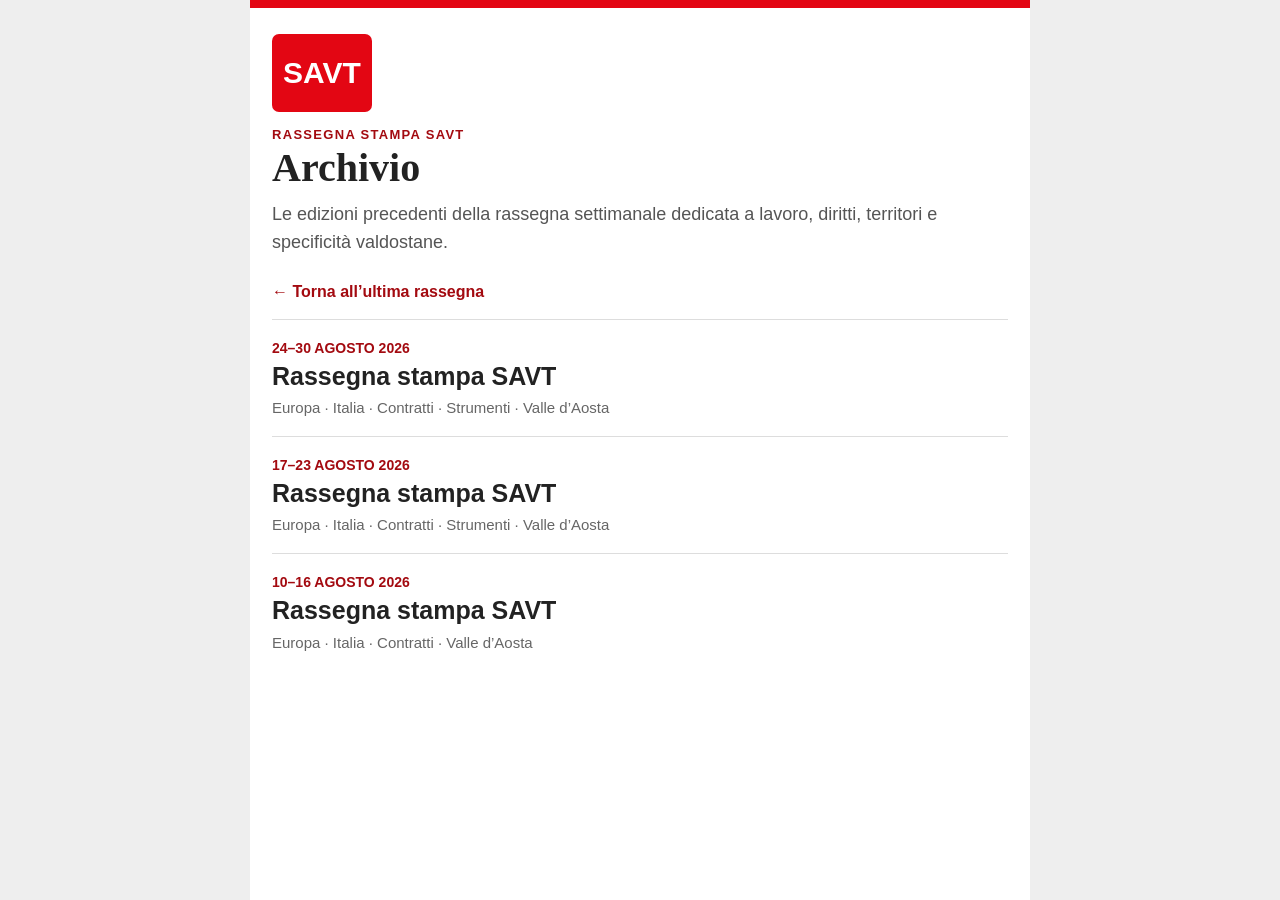
==== archivio/index.html @ ffbcaf42 "Aggiorna archivio rassegna SAVT" ====
<!doctype html><html lang="it"><head><meta charset="utf-8"><meta name="viewport" content="width=device-width,initial-scale=1"><meta name="robots" content="noindex,nofollow"><title>Archivio rassegna stampa SAVT</title><style>:root{--r:#e30613;--rd:#a30a10}*{box-sizing:border-box}body{margin:0;background:#eee;font-family:Arial,sans-serif;color:#222}.wrap{max-width:780px;margin:auto;background:#fff;min-height:100vh;border-top:8px solid var(--r)}header{padding:26px 22px}.logo{width:100px;height:78px;background:var(--r);color:#fff;display:flex;align-items:center;justify-content:center;font-size:30px;font-weight:900;border-radius:7px}.k{margin-top:15px;font-size:13px;font-weight:900;color:var(--rd);letter-spacing:.1em}h1{font:700 40px/1.05 Georgia,serif;margin:5px 0 12px}.intro{font-size:18px;line-height:1.55;color:#555}.nav{padding:0 22px 18px}.nav a{color:var(--rd);font-weight:900;text-decoration:none}.list{padding:0 22px 40px}.item{display:block;text-decoration:none;color:#222;border-top:1px solid #ddd;padding:20px 0}.date{font-size:14px;font-weight:900;color:var(--rd)}.title{font-size:25px;line-height:1.25;font-weight:900;margin-top:5px}.item span{display:block;color:#666;font-size:15px;margin-top:7px}@media(max-width:600px){header{padding:24px 16px}.logo{width:95px;height:78px;font-size:30px}.k{font-size:17px}h1{font-size:46px}.intro{font-size:22px;line-height:1.6}.nav,.list{padding-left:16px;padding-right:16px}.nav a{font-size:20px}.date{font-size:18px}.title{font-size:40px;line-height:1.18}.item span{font-size:20px;line-height:1.45}.item{padding:25px 0}}</style></head><body><div class="wrap"><header><div class="logo">SAVT</div><div class="k">RASSEGNA STAMPA SAVT</div><h1>Archivio</h1><div class="intro">Le edizioni precedenti della rassegna settimanale dedicata a lavoro, diritti, territori e specificità valdostane.</div></header><div class="nav"><a href="../">← Torna all’ultima rassegna</a></div><div class="list"><a class="item" href="2026-08-24-30/"><div class="date">24–30 AGOSTO 2026</div><div class="title">Rassegna stampa SAVT</div><span>Europa · Italia · Contratti · Strumenti · Valle d’Aosta</span></a><a class="item" href="2026-08-17-23/"><div class="date">17–23 AGOSTO 2026</div><div class="title">Rassegna stampa SAVT</div><span>Europa · Italia · Contratti · Strumenti · Valle d’Aosta</span></a><a class="item" href="2026-08-10-16/"><div class="date">10–16 AGOSTO 2026</div><div class="title">Rassegna stampa SAVT</div><span>Europa · Italia · Contratti · Valle d’Aosta</span></a></div></div></body></html>
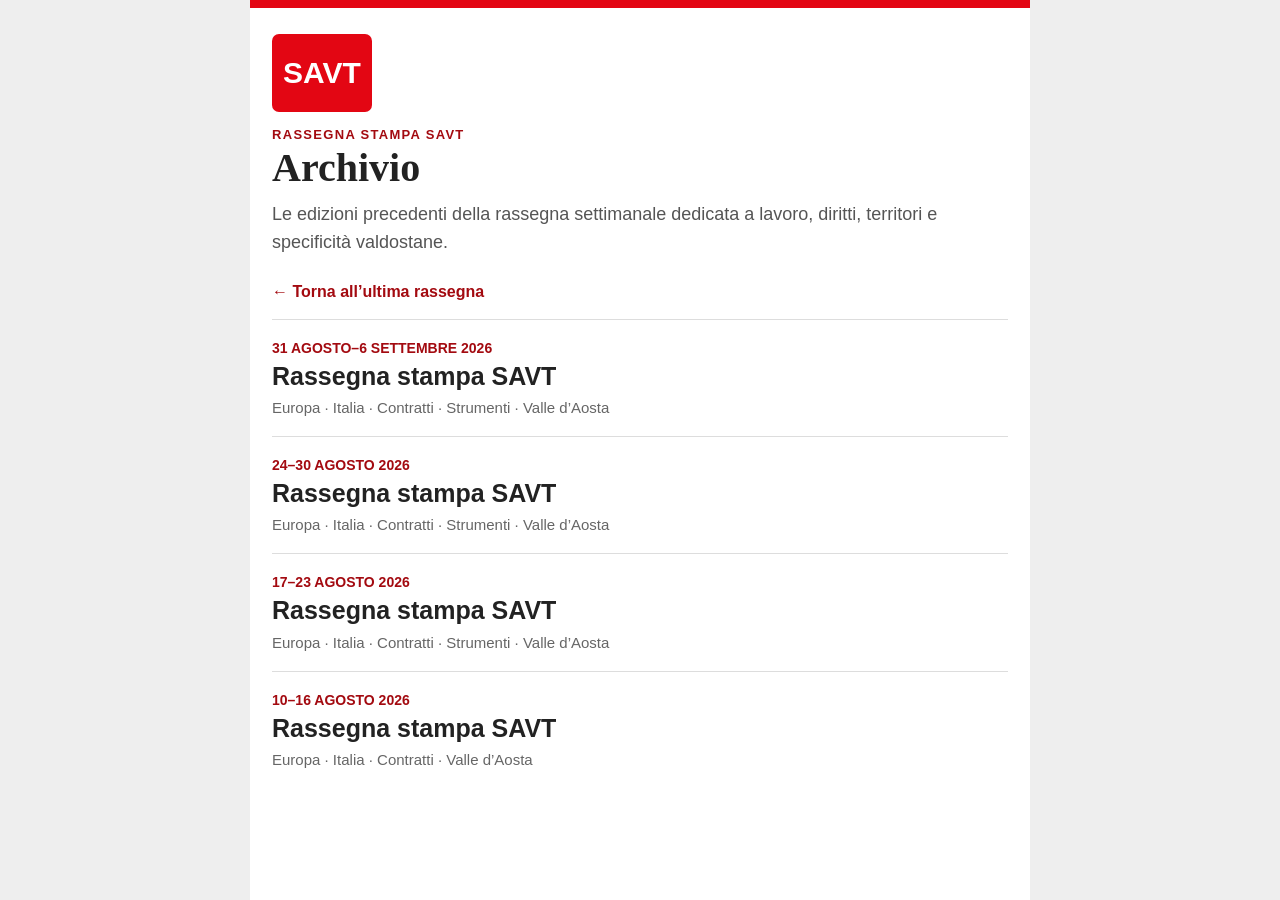
==== commit 9dac593e: "Aggiorna archivio con rassegna 31 agosto-6 settembre" ====
--- a/archivio/index.html
+++ b/archivio/index.html
@@ -1 +1 @@
-<!doctype html><html lang="it"><head><meta charset="utf-8"><meta name="viewport" content="width=device-width,initial-scale=1"><meta name="robots" content="noindex,nofollow"><title>Archivio rassegna stampa SAVT</title><style>:root{--r:#e30613;--rd:#a30a10}*{box-sizing:border-box}body{margin:0;background:#eee;font-family:Arial,sans-serif;color:#222}.wrap{max-width:780px;margin:auto;background:#fff;min-height:100vh;border-top:8px solid var(--r)}header{padding:26px 22px}.logo{width:100px;height:78px;background:var(--r);color:#fff;display:flex;align-items:center;justify-content:center;font-size:30px;font-weight:900;border-radius:7px}.k{margin-top:15px;font-size:13px;font-weight:900;color:var(--rd);letter-spacing:.1em}h1{font:700 40px/1.05 Georgia,serif;margin:5px 0 12px}.intro{font-size:18px;line-height:1.55;color:#555}.nav{padding:0 22px 18px}.nav a{color:var(--rd);font-weight:900;text-decoration:none}.list{padding:0 22px 40px}.item{display:block;text-decoration:none;color:#222;border-top:1px solid #ddd;padding:20px 0}.date{font-size:14px;font-weight:900;color:var(--rd)}.title{font-size:25px;line-height:1.25;font-weight:900;margin-top:5px}.item span{display:block;color:#666;font-size:15px;margin-top:7px}@media(max-width:600px){header{padding:24px 16px}.logo{width:95px;height:78px;font-size:30px}.k{font-size:17px}h1{font-size:46px}.intro{font-size:22px;line-height:1.6}.nav,.list{padding-left:16px;padding-right:16px}.nav a{font-size:20px}.date{font-size:18px}.title{font-size:40px;line-height:1.18}.item span{font-size:20px;line-height:1.45}.item{padding:25px 0}}</style></head><body><div class="wrap"><header><div class="logo">SAVT</div><div class="k">RASSEGNA STAMPA SAVT</div><h1>Archivio</h1><div class="intro">Le edizioni precedenti della rassegna settimanale dedicata a lavoro, diritti, territori e specificità valdostane.</div></header><div class="nav"><a href="../">← Torna all’ultima rassegna</a></div><div class="list"><a class="item" href="2026-08-24-30/"><div class="date">24–30 AGOSTO 2026</div><div class="title">Rassegna stampa SAVT</div><span>Europa · Italia · Contratti · Strumenti · Valle d’Aosta</span></a><a class="item" href="2026-08-17-23/"><div class="date">17–23 AGOSTO 2026</div><div class="title">Rassegna stampa SAVT</div><span>Europa · Italia · Contratti · Strumenti · Valle d’Aosta</span></a><a class="item" href="2026-08-10-16/"><div class="date">10–16 AGOSTO 2026</div><div class="title">Rassegna stampa SAVT</div><span>Europa · Italia · Contratti · Valle d’Aosta</span></a></div></div></body></html>+<!doctype html><html lang="it"><head><meta charset="utf-8"><meta name="viewport" content="width=device-width,initial-scale=1"><meta name="robots" content="noindex,nofollow"><title>Archivio rassegna stampa SAVT</title><style>:root{--r:#e30613;--rd:#a30a10}*{box-sizing:border-box}body{margin:0;background:#eee;font-family:Arial,sans-serif;color:#222}.wrap{max-width:780px;margin:auto;background:#fff;min-height:100vh;border-top:8px solid var(--r)}header{padding:26px 22px}.logo{width:100px;height:78px;background:var(--r);color:#fff;display:flex;align-items:center;justify-content:center;font-size:30px;font-weight:900;border-radius:7px}.k{margin-top:15px;font-size:13px;font-weight:900;color:var(--rd);letter-spacing:.1em}h1{font:700 40px/1.05 Georgia,serif;margin:5px 0 12px}.intro{font-size:18px;line-height:1.55;color:#555}.nav{padding:0 22px 18px}.nav a{color:var(--rd);font-weight:900;text-decoration:none}.list{padding:0 22px 40px}.item{display:block;text-decoration:none;color:#222;border-top:1px solid #ddd;padding:20px 0}.date{font-size:14px;font-weight:900;color:var(--rd)}.title{font-size:25px;line-height:1.25;font-weight:900;margin-top:5px}.item span{display:block;color:#666;font-size:15px;margin-top:7px}@media(max-width:600px){header{padding:24px 16px}.logo{width:95px;height:78px;font-size:30px}.k{font-size:17px}h1{font-size:46px}.intro{font-size:22px;line-height:1.6}.nav,.list{padding-left:16px;padding-right:16px}.nav a{font-size:20px}.date{font-size:18px}.title{font-size:40px;line-height:1.18}.item span{font-size:20px;line-height:1.45}.item{padding:25px 0}}</style></head><body><div class="wrap"><header><div class="logo">SAVT</div><div class="k">RASSEGNA STAMPA SAVT</div><h1>Archivio</h1><div class="intro">Le edizioni precedenti della rassegna settimanale dedicata a lavoro, diritti, territori e specificità valdostane.</div></header><div class="nav"><a href="../">← Torna all’ultima rassegna</a></div><div class="list"><a class="item" href="2026-08-31-09-06/"><div class="date">31 AGOSTO–6 SETTEMBRE 2026</div><div class="title">Rassegna stampa SAVT</div><span>Europa · Italia · Contratti · Strumenti · Valle d’Aosta</span></a><a class="item" href="2026-08-24-30/"><div class="date">24–30 AGOSTO 2026</div><div class="title">Rassegna stampa SAVT</div><span>Europa · Italia · Contratti · Strumenti · Valle d’Aosta</span></a><a class="item" href="2026-08-17-23/"><div class="date">17–23 AGOSTO 2026</div><div class="title">Rassegna stampa SAVT</div><span>Europa · Italia · Contratti · Strumenti · Valle d’Aosta</span></a><a class="item" href="2026-08-10-16/"><div class="date">10–16 AGOSTO 2026</div><div class="title">Rassegna stampa SAVT</div><span>Europa · Italia · Contratti · Valle d’Aosta</span></a></div></div></body></html>
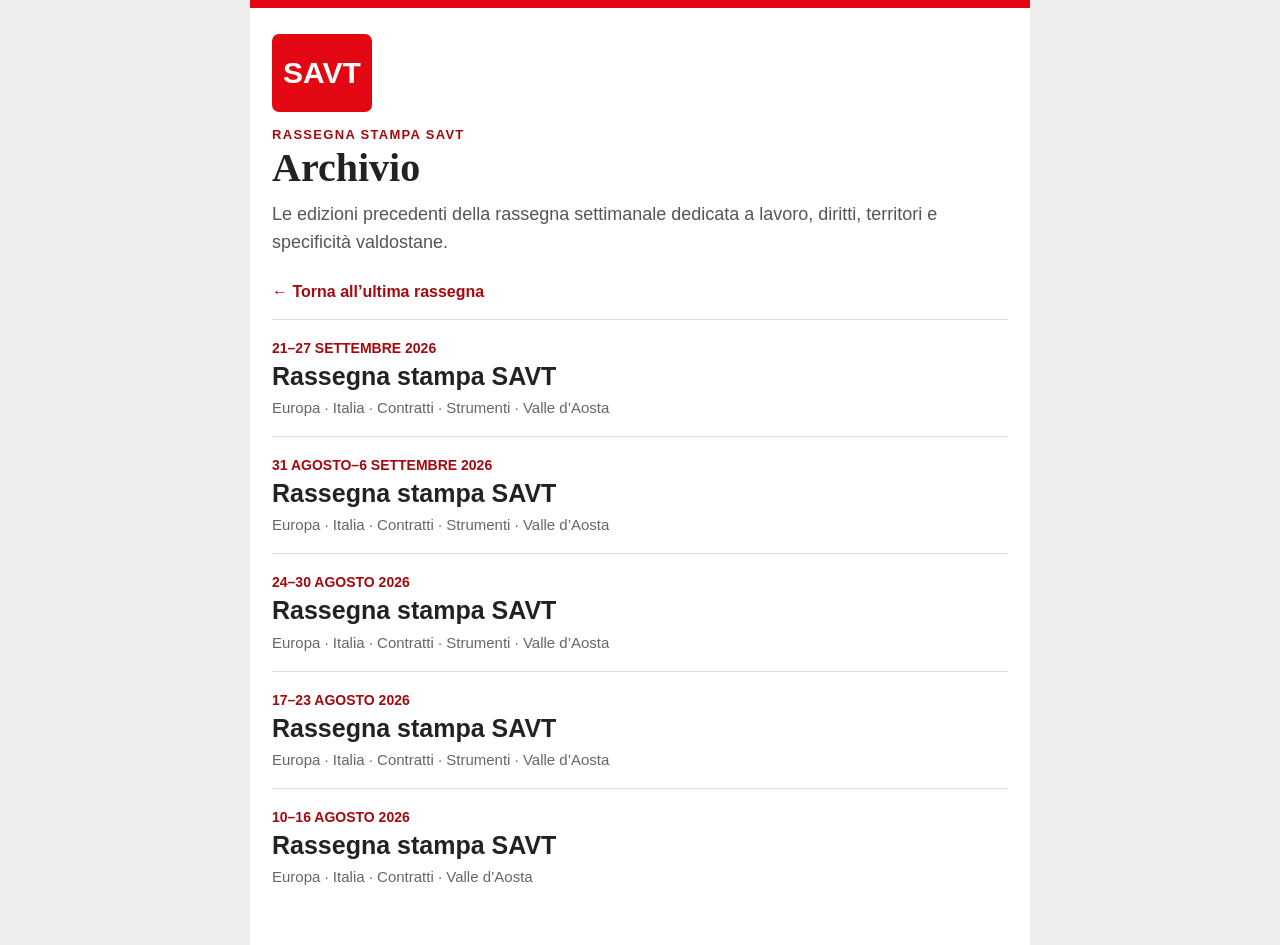
==== commit 70ac8d23: "Aggiorna archivio rassegna SAVT con edizione 21-27 settembre" ====
--- a/archivio/index.html
+++ b/archivio/index.html
@@ -1 +1,6 @@
-<!doctype html><html lang="it"><head><meta charset="utf-8"><meta name="viewport" content="width=device-width,initial-scale=1"><meta name="robots" content="noindex,nofollow"><title>Archivio rassegna stampa SAVT</title><style>:root{--r:#e30613;--rd:#a30a10}*{box-sizing:border-box}body{margin:0;background:#eee;font-family:Arial,sans-serif;color:#222}.wrap{max-width:780px;margin:auto;background:#fff;min-height:100vh;border-top:8px solid var(--r)}header{padding:26px 22px}.logo{width:100px;height:78px;background:var(--r);color:#fff;display:flex;align-items:center;justify-content:center;font-size:30px;font-weight:900;border-radius:7px}.k{margin-top:15px;font-size:13px;font-weight:900;color:var(--rd);letter-spacing:.1em}h1{font:700 40px/1.05 Georgia,serif;margin:5px 0 12px}.intro{font-size:18px;line-height:1.55;color:#555}.nav{padding:0 22px 18px}.nav a{color:var(--rd);font-weight:900;text-decoration:none}.list{padding:0 22px 40px}.item{display:block;text-decoration:none;color:#222;border-top:1px solid #ddd;padding:20px 0}.date{font-size:14px;font-weight:900;color:var(--rd)}.title{font-size:25px;line-height:1.25;font-weight:900;margin-top:5px}.item span{display:block;color:#666;font-size:15px;margin-top:7px}@media(max-width:600px){header{padding:24px 16px}.logo{width:95px;height:78px;font-size:30px}.k{font-size:17px}h1{font-size:46px}.intro{font-size:22px;line-height:1.6}.nav,.list{padding-left:16px;padding-right:16px}.nav a{font-size:20px}.date{font-size:18px}.title{font-size:40px;line-height:1.18}.item span{font-size:20px;line-height:1.45}.item{padding:25px 0}}</style></head><body><div class="wrap"><header><div class="logo">SAVT</div><div class="k">RASSEGNA STAMPA SAVT</div><h1>Archivio</h1><div class="intro">Le edizioni precedenti della rassegna settimanale dedicata a lavoro, diritti, territori e specificità valdostane.</div></header><div class="nav"><a href="../">← Torna all’ultima rassegna</a></div><div class="list"><a class="item" href="2026-08-31-09-06/"><div class="date">31 AGOSTO–6 SETTEMBRE 2026</div><div class="title">Rassegna stampa SAVT</div><span>Europa · Italia · Contratti · Strumenti · Valle d’Aosta</span></a><a class="item" href="2026-08-24-30/"><div class="date">24–30 AGOSTO 2026</div><div class="title">Rassegna stampa SAVT</div><span>Europa · Italia · Contratti · Strumenti · Valle d’Aosta</span></a><a class="item" href="2026-08-17-23/"><div class="date">17–23 AGOSTO 2026</div><div class="title">Rassegna stampa SAVT</div><span>Europa · Italia · Contratti · Strumenti · Valle d’Aosta</span></a><a class="item" href="2026-08-10-16/"><div class="date">10–16 AGOSTO 2026</div><div class="title">Rassegna stampa SAVT</div><span>Europa · Italia · Contratti · Valle d’Aosta</span></a></div></div></body></html>+<!doctype html><html lang="it"><head><meta charset="utf-8"><meta name="viewport" content="width=device-width,initial-scale=1"><meta name="robots" content="noindex,nofollow"><title>Archivio rassegna stampa SAVT</title><style>:root{--r:#e30613;--rd:#a30a10}*{box-sizing:border-box}body{margin:0;background:#eee;font-family:Arial,sans-serif;color:#222}.wrap{max-width:780px;margin:auto;background:#fff;min-height:100vh;border-top:8px solid var(--r)}header{padding:26px 22px}.logo{width:100px;height:78px;background:var(--r);color:#fff;display:flex;align-items:center;justify-content:center;font-size:30px;font-weight:900;border-radius:7px}.k{margin-top:15px;font-size:13px;font-weight:900;color:var(--rd);letter-spacing:.1em}h1{font:700 40px/1.05 Georgia,serif;margin:5px 0 12px}.intro{font-size:18px;line-height:1.55;color:#555}.nav{padding:0 22px 18px}.nav a{color:var(--rd);font-weight:900;text-decoration:none}.list{padding:0 22px 40px}.item{display:block;text-decoration:none;color:#222;border-top:1px solid #ddd;padding:20px 0}.date{font-size:14px;font-weight:900;color:var(--rd)}.title{font-size:25px;line-height:1.25;font-weight:900;margin-top:5px}.item span{display:block;color:#666;font-size:15px;margin-top:7px}@media(max-width:600px){header{padding:24px 16px}.logo{width:95px;height:78px;font-size:30px}.k{font-size:17px}h1{font-size:46px}.intro{font-size:22px;line-height:1.6}.nav,.list{padding-left:16px;padding-right:16px}.nav a{font-size:20px}.date{font-size:18px}.title{font-size:40px;line-height:1.18}.item span{font-size:20px;line-height:1.45}.item{padding:25px 0}}</style></head><body><div class="wrap"><header><div class="logo">SAVT</div><div class="k">RASSEGNA STAMPA SAVT</div><h1>Archivio</h1><div class="intro">Le edizioni precedenti della rassegna settimanale dedicata a lavoro, diritti, territori e specificità valdostane.</div></header><div class="nav"><a href="../">← Torna all’ultima rassegna</a></div><div class="list">
+<a class="item" href="2026-09-21-27/"><div class="date">21–27 SETTEMBRE 2026</div><div class="title">Rassegna stampa SAVT</div><span>Europa · Italia · Contratti · Strumenti · Valle d’Aosta</span></a>
+<a class="item" href="2026-08-31-09-06/"><div class="date">31 AGOSTO–6 SETTEMBRE 2026</div><div class="title">Rassegna stampa SAVT</div><span>Europa · Italia · Contratti · Strumenti · Valle d’Aosta</span></a>
+<a class="item" href="2026-08-24-30/"><div class="date">24–30 AGOSTO 2026</div><div class="title">Rassegna stampa SAVT</div><span>Europa · Italia · Contratti · Strumenti · Valle d’Aosta</span></a>
+<a class="item" href="2026-08-17-23/"><div class="date">17–23 AGOSTO 2026</div><div class="title">Rassegna stampa SAVT</div><span>Europa · Italia · Contratti · Strumenti · Valle d’Aosta</span></a>
+<a class="item" href="2026-08-10-16/"><div class="date">10–16 AGOSTO 2026</div><div class="title">Rassegna stampa SAVT</div><span>Europa · Italia · Contratti · Valle d’Aosta</span></a></div></div></body></html>
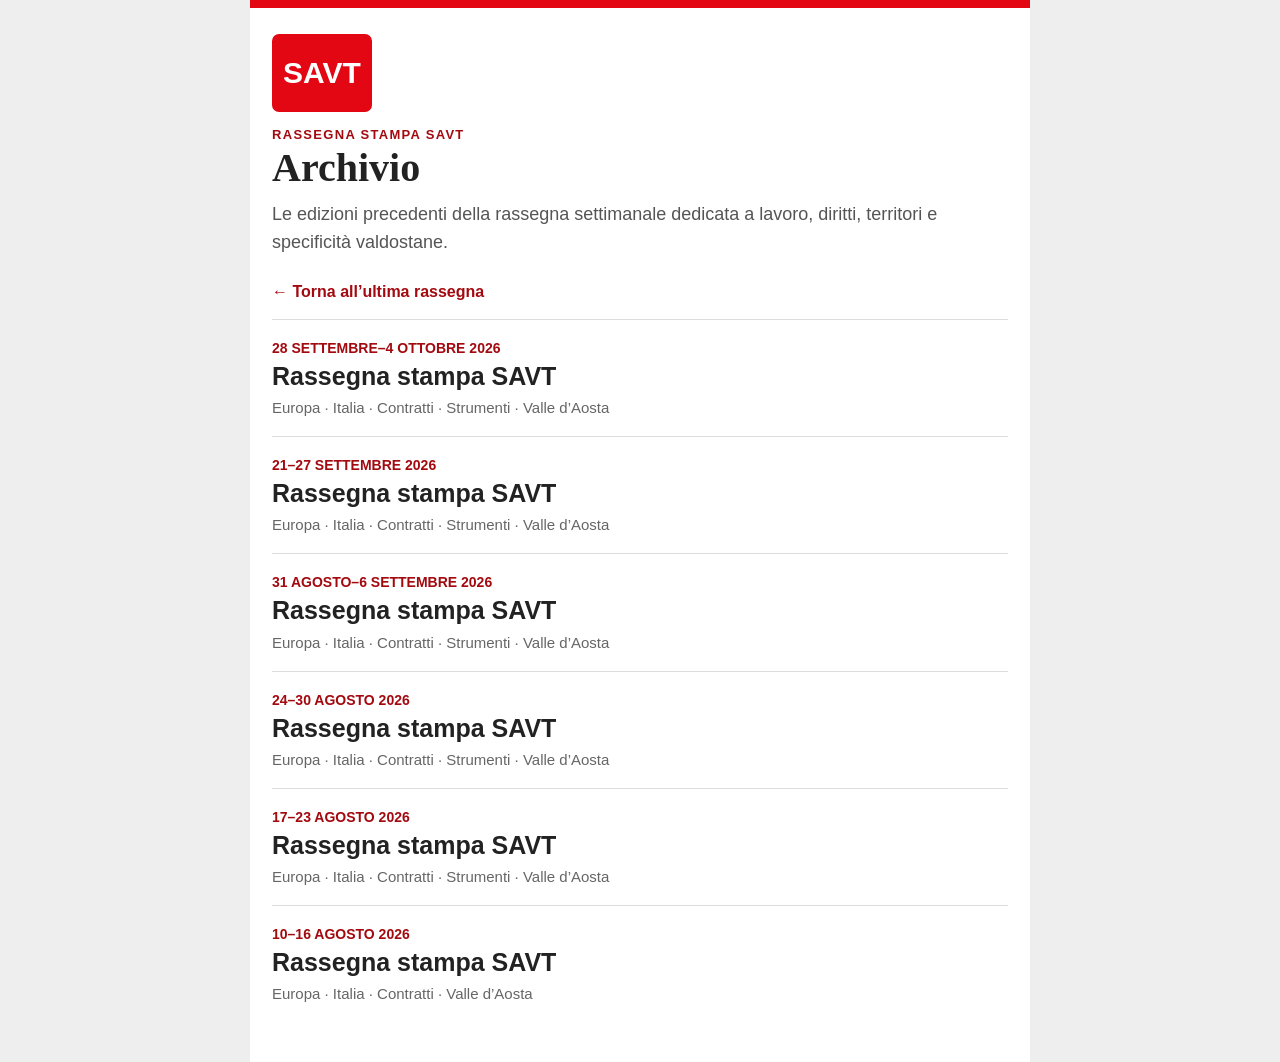
==== commit c9568b4b: "Aggiorna indice archivio rassegna SAVT" ====
--- a/archivio/index.html
+++ b/archivio/index.html
@@ -1,4 +1,4 @@
-<!doctype html><html lang="it"><head><meta charset="utf-8"><meta name="viewport" content="width=device-width,initial-scale=1"><meta name="robots" content="noindex,nofollow"><title>Archivio rassegna stampa SAVT</title><style>:root{--r:#e30613;--rd:#a30a10}*{box-sizing:border-box}body{margin:0;background:#eee;font-family:Arial,sans-serif;color:#222}.wrap{max-width:780px;margin:auto;background:#fff;min-height:100vh;border-top:8px solid var(--r)}header{padding:26px 22px}.logo{width:100px;height:78px;background:var(--r);color:#fff;display:flex;align-items:center;justify-content:center;font-size:30px;font-weight:900;border-radius:7px}.k{margin-top:15px;font-size:13px;font-weight:900;color:var(--rd);letter-spacing:.1em}h1{font:700 40px/1.05 Georgia,serif;margin:5px 0 12px}.intro{font-size:18px;line-height:1.55;color:#555}.nav{padding:0 22px 18px}.nav a{color:var(--rd);font-weight:900;text-decoration:none}.list{padding:0 22px 40px}.item{display:block;text-decoration:none;color:#222;border-top:1px solid #ddd;padding:20px 0}.date{font-size:14px;font-weight:900;color:var(--rd)}.title{font-size:25px;line-height:1.25;font-weight:900;margin-top:5px}.item span{display:block;color:#666;font-size:15px;margin-top:7px}@media(max-width:600px){header{padding:24px 16px}.logo{width:95px;height:78px;font-size:30px}.k{font-size:17px}h1{font-size:46px}.intro{font-size:22px;line-height:1.6}.nav,.list{padding-left:16px;padding-right:16px}.nav a{font-size:20px}.date{font-size:18px}.title{font-size:40px;line-height:1.18}.item span{font-size:20px;line-height:1.45}.item{padding:25px 0}}</style></head><body><div class="wrap"><header><div class="logo">SAVT</div><div class="k">RASSEGNA STAMPA SAVT</div><h1>Archivio</h1><div class="intro">Le edizioni precedenti della rassegna settimanale dedicata a lavoro, diritti, territori e specificità valdostane.</div></header><div class="nav"><a href="../">← Torna all’ultima rassegna</a></div><div class="list">
+<!doctype html><html lang="it"><head><meta charset="utf-8"><meta name="viewport" content="width=device-width,initial-scale=1"><meta name="robots" content="noindex,nofollow"><title>Archivio rassegna stampa SAVT</title><style>:root{--r:#e30613;--rd:#a30a10}*{box-sizing:border-box}body{margin:0;background:#eee;font-family:Arial,sans-serif;color:#222}.wrap{max-width:780px;margin:auto;background:#fff;min-height:100vh;border-top:8px solid var(--r)}header{padding:26px 22px}.logo{width:100px;height:78px;background:var(--r);color:#fff;display:flex;align-items:center;justify-content:center;font-size:30px;font-weight:900;border-radius:7px}.k{margin-top:15px;font-size:13px;font-weight:900;color:var(--rd);letter-spacing:.1em}h1{font:700 40px/1.05 Georgia,serif;margin:5px 0 12px}.intro{font-size:18px;line-height:1.55;color:#555}.nav{padding:0 22px 18px}.nav a{color:var(--rd);font-weight:900;text-decoration:none}.list{padding:0 22px 40px}.item{display:block;text-decoration:none;color:#222;border-top:1px solid #ddd;padding:20px 0}.date{font-size:14px;font-weight:900;color:var(--rd)}.title{font-size:25px;line-height:1.25;font-weight:900;margin-top:5px}.item span{display:block;color:#666;font-size:15px;margin-top:7px}@media(max-width:600px){header{padding:24px 16px}.logo{width:95px;height:78px;font-size:30px}.k{font-size:17px}h1{font-size:46px}.intro{font-size:22px;line-height:1.6}.nav,.list{padding-left:16px;padding-right:16px}.nav a{font-size:20px}.date{font-size:18px}.title{font-size:40px;line-height:1.18}.item span{font-size:20px;line-height:1.45}.item{padding:25px 0}}</style></head><body><div class="wrap"><header><div class="logo">SAVT</div><div class="k">RASSEGNA STAMPA SAVT</div><h1>Archivio</h1><div class="intro">Le edizioni precedenti della rassegna settimanale dedicata a lavoro, diritti, territori e specificità valdostane.</div></header><div class="nav"><a href="../">← Torna all’ultima rassegna</a></div><div class="list"><a class="item" href="2026-09-28-10-04/"><div class="date">28 SETTEMBRE–4 OTTOBRE 2026</div><div class="title">Rassegna stampa SAVT</div><span>Europa · Italia · Contratti · Strumenti · Valle d’Aosta</span></a>
 <a class="item" href="2026-09-21-27/"><div class="date">21–27 SETTEMBRE 2026</div><div class="title">Rassegna stampa SAVT</div><span>Europa · Italia · Contratti · Strumenti · Valle d’Aosta</span></a>
 <a class="item" href="2026-08-31-09-06/"><div class="date">31 AGOSTO–6 SETTEMBRE 2026</div><div class="title">Rassegna stampa SAVT</div><span>Europa · Italia · Contratti · Strumenti · Valle d’Aosta</span></a>
 <a class="item" href="2026-08-24-30/"><div class="date">24–30 AGOSTO 2026</div><div class="title">Rassegna stampa SAVT</div><span>Europa · Italia · Contratti · Strumenti · Valle d’Aosta</span></a>
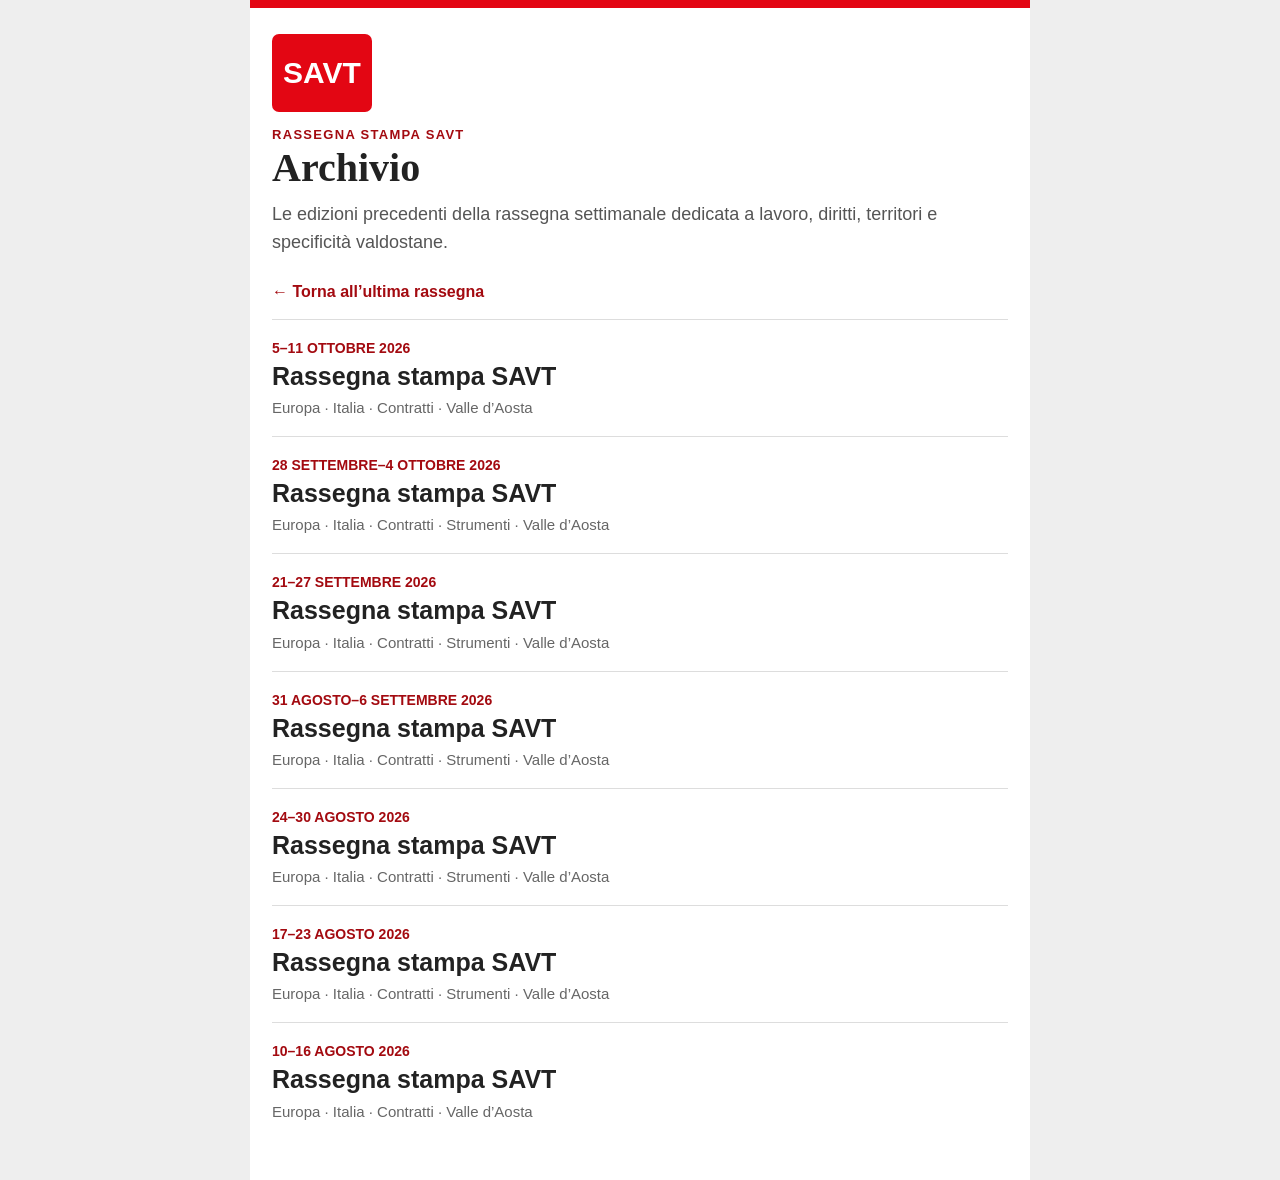
==== commit f36095ab: "Pubblica rassegna SAVT 12-18 ottobre, aggiorna archivio e audit completo" ====
--- a/archivio/index.html
+++ b/archivio/index.html
@@ -1,4 +1,5 @@
-<!doctype html><html lang="it"><head><meta charset="utf-8"><meta name="viewport" content="width=device-width,initial-scale=1"><meta name="robots" content="noindex,nofollow"><title>Archivio rassegna stampa SAVT</title><style>:root{--r:#e30613;--rd:#a30a10}*{box-sizing:border-box}body{margin:0;background:#eee;font-family:Arial,sans-serif;color:#222}.wrap{max-width:780px;margin:auto;background:#fff;min-height:100vh;border-top:8px solid var(--r)}header{padding:26px 22px}.logo{width:100px;height:78px;background:var(--r);color:#fff;display:flex;align-items:center;justify-content:center;font-size:30px;font-weight:900;border-radius:7px}.k{margin-top:15px;font-size:13px;font-weight:900;color:var(--rd);letter-spacing:.1em}h1{font:700 40px/1.05 Georgia,serif;margin:5px 0 12px}.intro{font-size:18px;line-height:1.55;color:#555}.nav{padding:0 22px 18px}.nav a{color:var(--rd);font-weight:900;text-decoration:none}.list{padding:0 22px 40px}.item{display:block;text-decoration:none;color:#222;border-top:1px solid #ddd;padding:20px 0}.date{font-size:14px;font-weight:900;color:var(--rd)}.title{font-size:25px;line-height:1.25;font-weight:900;margin-top:5px}.item span{display:block;color:#666;font-size:15px;margin-top:7px}@media(max-width:600px){header{padding:24px 16px}.logo{width:95px;height:78px;font-size:30px}.k{font-size:17px}h1{font-size:46px}.intro{font-size:22px;line-height:1.6}.nav,.list{padding-left:16px;padding-right:16px}.nav a{font-size:20px}.date{font-size:18px}.title{font-size:40px;line-height:1.18}.item span{font-size:20px;line-height:1.45}.item{padding:25px 0}}</style></head><body><div class="wrap"><header><div class="logo">SAVT</div><div class="k">RASSEGNA STAMPA SAVT</div><h1>Archivio</h1><div class="intro">Le edizioni precedenti della rassegna settimanale dedicata a lavoro, diritti, territori e specificità valdostane.</div></header><div class="nav"><a href="../">← Torna all’ultima rassegna</a></div><div class="list"><a class="item" href="2026-09-28-10-04/"><div class="date">28 SETTEMBRE–4 OTTOBRE 2026</div><div class="title">Rassegna stampa SAVT</div><span>Europa · Italia · Contratti · Strumenti · Valle d’Aosta</span></a>
+<!doctype html><html lang="it"><head><meta charset="utf-8"><meta name="viewport" content="width=device-width,initial-scale=1"><meta name="robots" content="noindex,nofollow"><title>Archivio rassegna stampa SAVT</title><style>:root{--r:#e30613;--rd:#a30a10}*{box-sizing:border-box}body{margin:0;background:#eee;font-family:Arial,sans-serif;color:#222}.wrap{max-width:780px;margin:auto;background:#fff;min-height:100vh;border-top:8px solid var(--r)}header{padding:26px 22px}.logo{width:100px;height:78px;background:var(--r);color:#fff;display:flex;align-items:center;justify-content:center;font-size:30px;font-weight:900;border-radius:7px}.k{margin-top:15px;font-size:13px;font-weight:900;color:var(--rd);letter-spacing:.1em}h1{font:700 40px/1.05 Georgia,serif;margin:5px 0 12px}.intro{font-size:18px;line-height:1.55;color:#555}.nav{padding:0 22px 18px}.nav a{color:var(--rd);font-weight:900;text-decoration:none}.list{padding:0 22px 40px}.item{display:block;text-decoration:none;color:#222;border-top:1px solid #ddd;padding:20px 0}.date{font-size:14px;font-weight:900;color:var(--rd)}.title{font-size:25px;line-height:1.25;font-weight:900;margin-top:5px}.item span{display:block;color:#666;font-size:15px;margin-top:7px}@media(max-width:600px){header{padding:24px 16px}.logo{width:95px;height:78px;font-size:30px}.k{font-size:17px}h1{font-size:46px}.intro{font-size:22px;line-height:1.6}.nav,.list{padding-left:16px;padding-right:16px}.nav a{font-size:20px}.date{font-size:18px}.title{font-size:40px;line-height:1.18}.item span{font-size:20px;line-height:1.45}.item{padding:25px 0}}</style></head><body><div class="wrap"><header><div class="logo">SAVT</div><div class="k">RASSEGNA STAMPA SAVT</div><h1>Archivio</h1><div class="intro">Le edizioni precedenti della rassegna settimanale dedicata a lavoro, diritti, territori e specificità valdostane.</div></header><div class="nav"><a href="../">← Torna all’ultima rassegna</a></div><div class="list"><a class="item" href="2026-10-05-11/"><div class="date">5–11 OTTOBRE 2026</div><div class="title">Rassegna stampa SAVT</div><span>Europa · Italia · Contratti · Valle d’Aosta</span></a>
+<a class="item" href="2026-09-28-10-04/"><div class="date">28 SETTEMBRE–4 OTTOBRE 2026</div><div class="title">Rassegna stampa SAVT</div><span>Europa · Italia · Contratti · Strumenti · Valle d’Aosta</span></a>
 <a class="item" href="2026-09-21-27/"><div class="date">21–27 SETTEMBRE 2026</div><div class="title">Rassegna stampa SAVT</div><span>Europa · Italia · Contratti · Strumenti · Valle d’Aosta</span></a>
 <a class="item" href="2026-08-31-09-06/"><div class="date">31 AGOSTO–6 SETTEMBRE 2026</div><div class="title">Rassegna stampa SAVT</div><span>Europa · Italia · Contratti · Strumenti · Valle d’Aosta</span></a>
 <a class="item" href="2026-08-24-30/"><div class="date">24–30 AGOSTO 2026</div><div class="title">Rassegna stampa SAVT</div><span>Europa · Italia · Contratti · Strumenti · Valle d’Aosta</span></a>
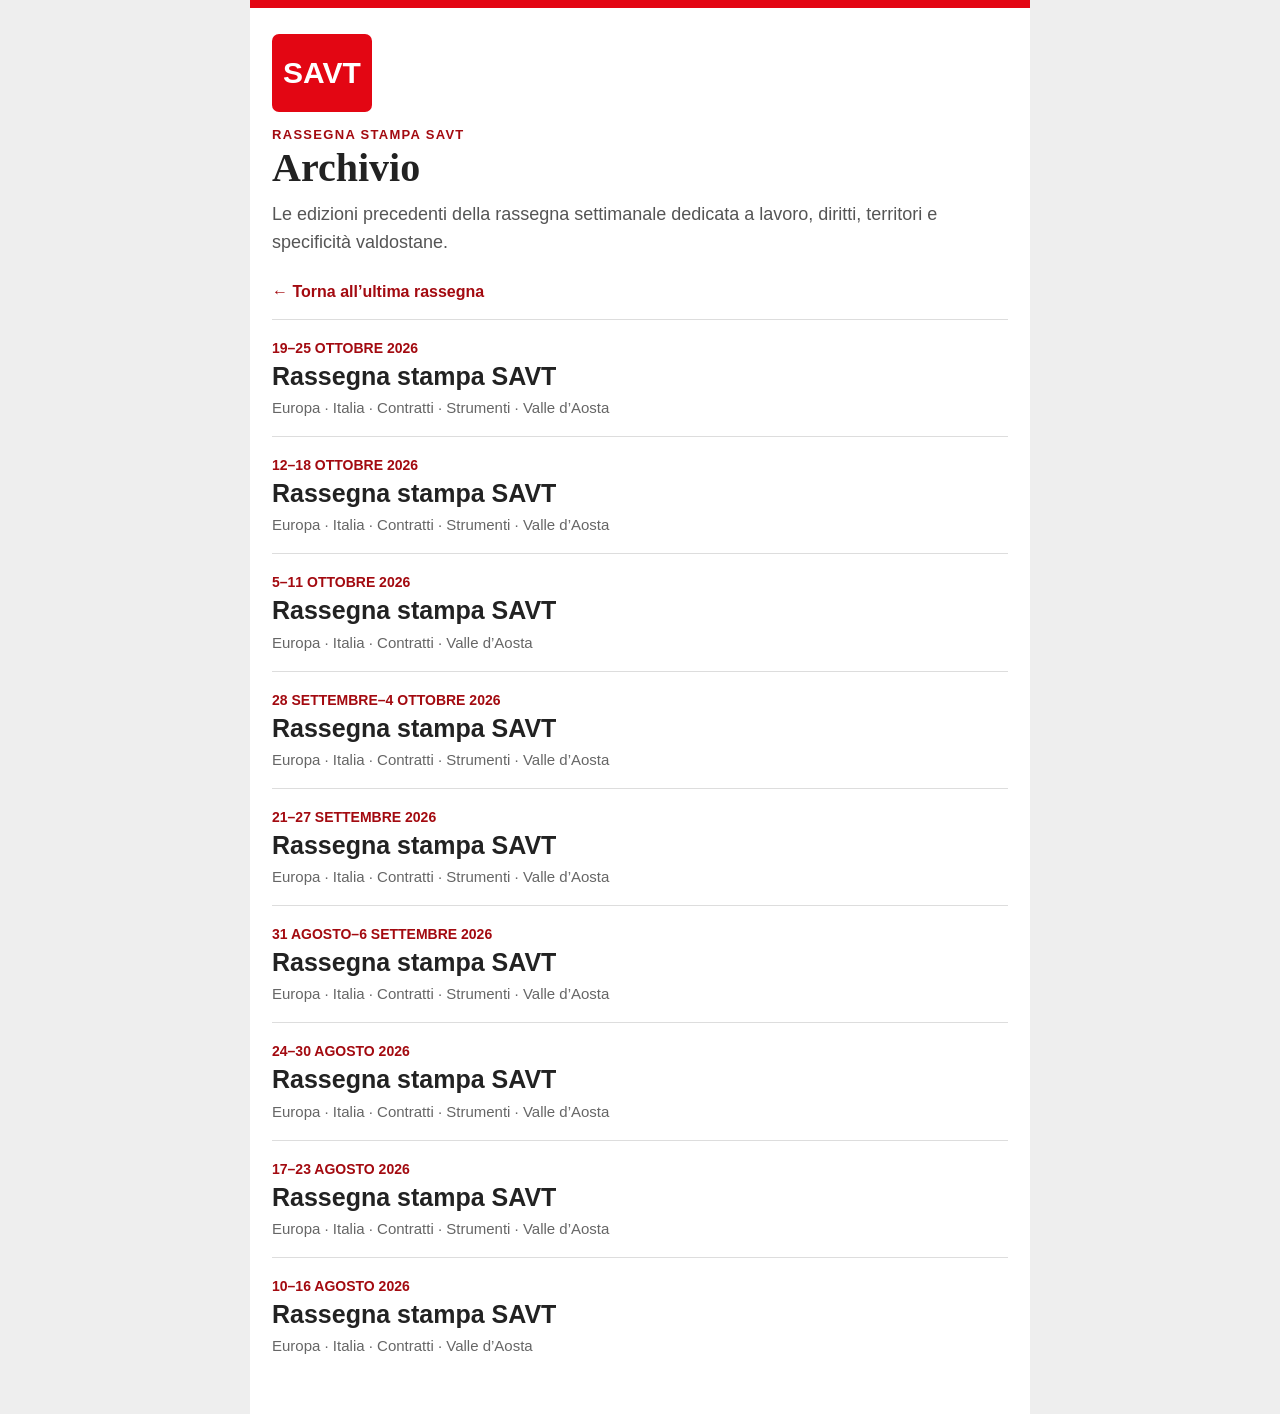
==== commit 77584f7b: "Aggiorna archivio rassegne ottobre 2026" ====
--- a/archivio/index.html
+++ b/archivio/index.html
@@ -1,4 +1,6 @@
-<!doctype html><html lang="it"><head><meta charset="utf-8"><meta name="viewport" content="width=device-width,initial-scale=1"><meta name="robots" content="noindex,nofollow"><title>Archivio rassegna stampa SAVT</title><style>:root{--r:#e30613;--rd:#a30a10}*{box-sizing:border-box}body{margin:0;background:#eee;font-family:Arial,sans-serif;color:#222}.wrap{max-width:780px;margin:auto;background:#fff;min-height:100vh;border-top:8px solid var(--r)}header{padding:26px 22px}.logo{width:100px;height:78px;background:var(--r);color:#fff;display:flex;align-items:center;justify-content:center;font-size:30px;font-weight:900;border-radius:7px}.k{margin-top:15px;font-size:13px;font-weight:900;color:var(--rd);letter-spacing:.1em}h1{font:700 40px/1.05 Georgia,serif;margin:5px 0 12px}.intro{font-size:18px;line-height:1.55;color:#555}.nav{padding:0 22px 18px}.nav a{color:var(--rd);font-weight:900;text-decoration:none}.list{padding:0 22px 40px}.item{display:block;text-decoration:none;color:#222;border-top:1px solid #ddd;padding:20px 0}.date{font-size:14px;font-weight:900;color:var(--rd)}.title{font-size:25px;line-height:1.25;font-weight:900;margin-top:5px}.item span{display:block;color:#666;font-size:15px;margin-top:7px}@media(max-width:600px){header{padding:24px 16px}.logo{width:95px;height:78px;font-size:30px}.k{font-size:17px}h1{font-size:46px}.intro{font-size:22px;line-height:1.6}.nav,.list{padding-left:16px;padding-right:16px}.nav a{font-size:20px}.date{font-size:18px}.title{font-size:40px;line-height:1.18}.item span{font-size:20px;line-height:1.45}.item{padding:25px 0}}</style></head><body><div class="wrap"><header><div class="logo">SAVT</div><div class="k">RASSEGNA STAMPA SAVT</div><h1>Archivio</h1><div class="intro">Le edizioni precedenti della rassegna settimanale dedicata a lavoro, diritti, territori e specificità valdostane.</div></header><div class="nav"><a href="../">← Torna all’ultima rassegna</a></div><div class="list"><a class="item" href="2026-10-05-11/"><div class="date">5–11 OTTOBRE 2026</div><div class="title">Rassegna stampa SAVT</div><span>Europa · Italia · Contratti · Valle d’Aosta</span></a>
+<!doctype html><html lang="it"><head><meta charset="utf-8"><meta name="viewport" content="width=device-width,initial-scale=1"><meta name="robots" content="noindex,nofollow"><title>Archivio rassegna stampa SAVT</title><style>:root{--r:#e30613;--rd:#a30a10}*{box-sizing:border-box}body{margin:0;background:#eee;font-family:Arial,sans-serif;color:#222}.wrap{max-width:780px;margin:auto;background:#fff;min-height:100vh;border-top:8px solid var(--r)}header{padding:26px 22px}.logo{width:100px;height:78px;background:var(--r);color:#fff;display:flex;align-items:center;justify-content:center;font-size:30px;font-weight:900;border-radius:7px}.k{margin-top:15px;font-size:13px;font-weight:900;color:var(--rd);letter-spacing:.1em}h1{font:700 40px/1.05 Georgia,serif;margin:5px 0 12px}.intro{font-size:18px;line-height:1.55;color:#555}.nav{padding:0 22px 18px}.nav a{color:var(--rd);font-weight:900;text-decoration:none}.list{padding:0 22px 40px}.item{display:block;text-decoration:none;color:#222;border-top:1px solid #ddd;padding:20px 0}.date{font-size:14px;font-weight:900;color:var(--rd)}.title{font-size:25px;line-height:1.25;font-weight:900;margin-top:5px}.item span{display:block;color:#666;font-size:15px;margin-top:7px}@media(max-width:600px){header{padding:24px 16px}.logo{width:95px;height:78px;font-size:30px}.k{font-size:17px}h1{font-size:46px}.intro{font-size:22px;line-height:1.6}.nav,.list{padding-left:16px;padding-right:16px}.nav a{font-size:20px}.date{font-size:18px}.title{font-size:40px;line-height:1.18}.item span{font-size:20px;line-height:1.45}.item{padding:25px 0}}</style></head><body><div class="wrap"><header><div class="logo">SAVT</div><div class="k">RASSEGNA STAMPA SAVT</div><h1>Archivio</h1><div class="intro">Le edizioni precedenti della rassegna settimanale dedicata a lavoro, diritti, territori e specificità valdostane.</div></header><div class="nav"><a href="../">← Torna all’ultima rassegna</a></div><div class="list"><a class="item" href="2026-10-19-25/"><div class="date">19–25 OTTOBRE 2026</div><div class="title">Rassegna stampa SAVT</div><span>Europa · Italia · Contratti · Strumenti · Valle d’Aosta</span></a>
+<a class="item" href="2026-10-12-18/"><div class="date">12–18 OTTOBRE 2026</div><div class="title">Rassegna stampa SAVT</div><span>Europa · Italia · Contratti · Strumenti · Valle d’Aosta</span></a>
+<a class="item" href="2026-10-05-11/"><div class="date">5–11 OTTOBRE 2026</div><div class="title">Rassegna stampa SAVT</div><span>Europa · Italia · Contratti · Valle d’Aosta</span></a>
 <a class="item" href="2026-09-28-10-04/"><div class="date">28 SETTEMBRE–4 OTTOBRE 2026</div><div class="title">Rassegna stampa SAVT</div><span>Europa · Italia · Contratti · Strumenti · Valle d’Aosta</span></a>
 <a class="item" href="2026-09-21-27/"><div class="date">21–27 SETTEMBRE 2026</div><div class="title">Rassegna stampa SAVT</div><span>Europa · Italia · Contratti · Strumenti · Valle d’Aosta</span></a>
 <a class="item" href="2026-08-31-09-06/"><div class="date">31 AGOSTO–6 SETTEMBRE 2026</div><div class="title">Rassegna stampa SAVT</div><span>Europa · Italia · Contratti · Strumenti · Valle d’Aosta</span></a>
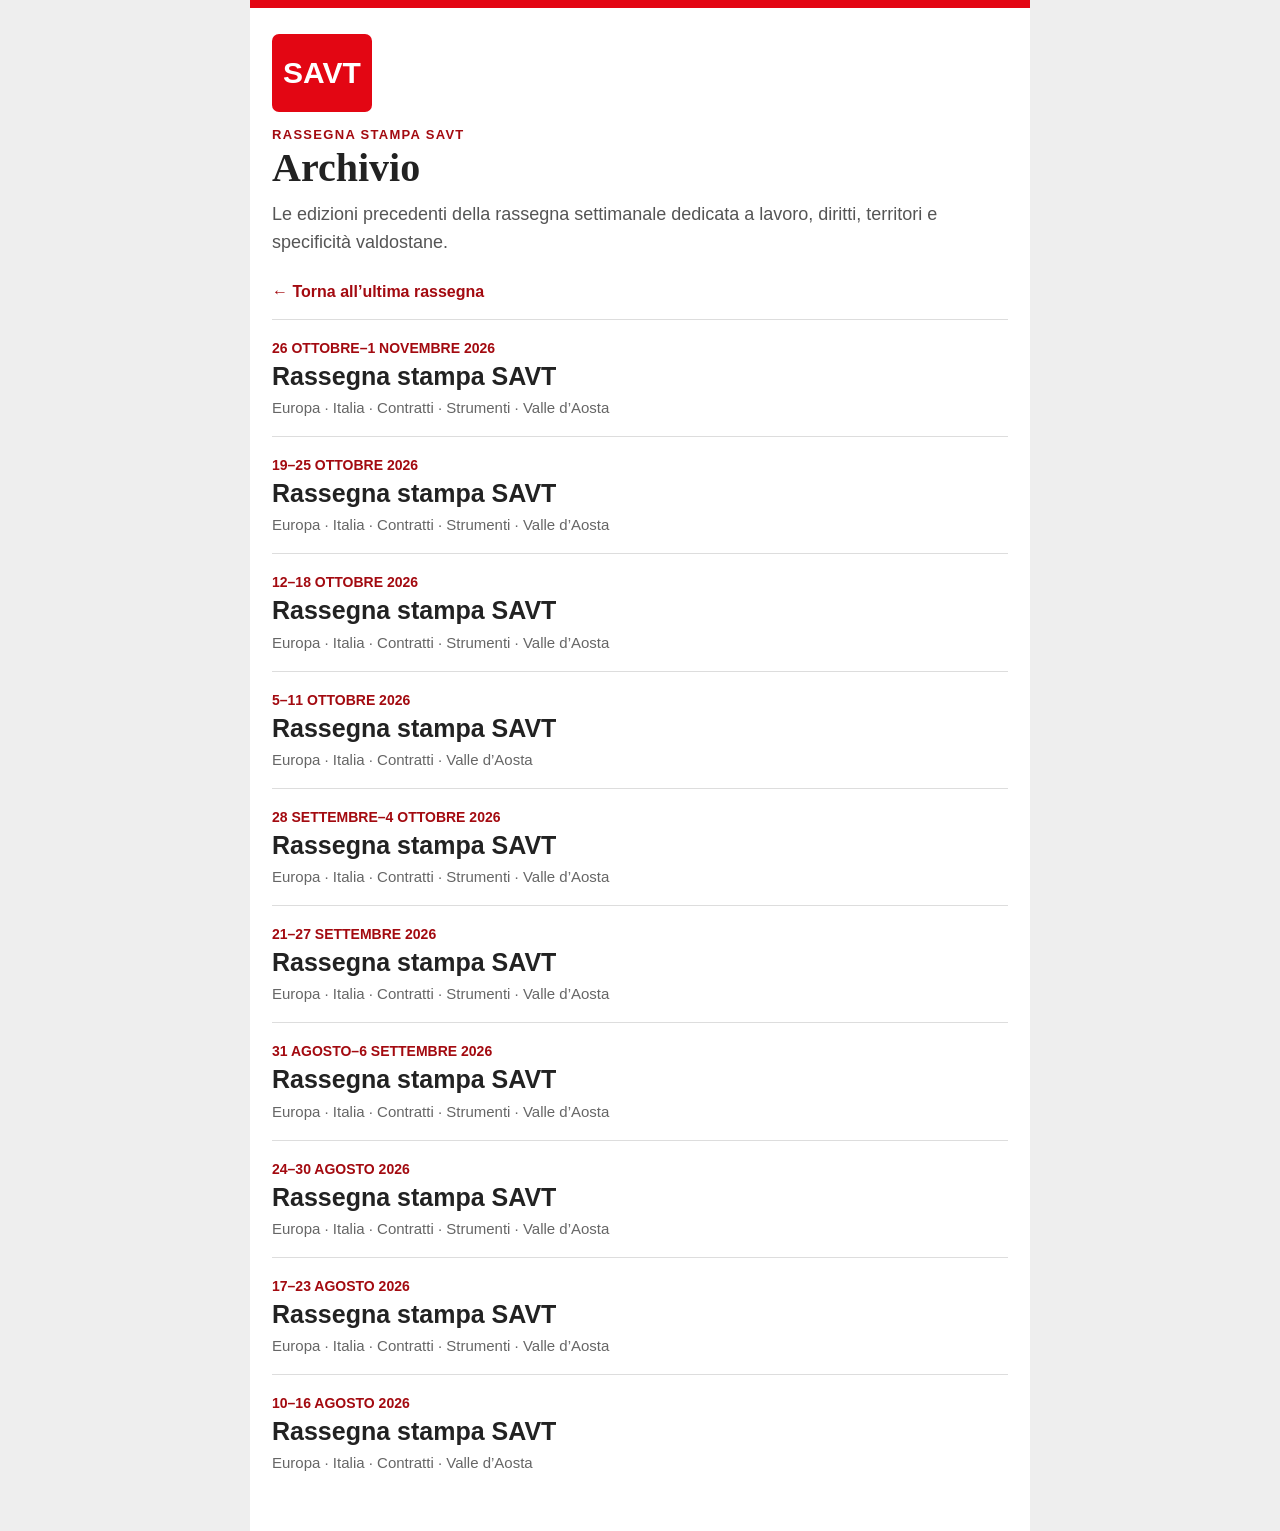
==== commit 2d45b597: "Aggiorna indice archivio con rassegna 26 ottobre - 1 novembre" ====
--- a/archivio/index.html
+++ b/archivio/index.html
@@ -1,4 +1,5 @@
-<!doctype html><html lang="it"><head><meta charset="utf-8"><meta name="viewport" content="width=device-width,initial-scale=1"><meta name="robots" content="noindex,nofollow"><title>Archivio rassegna stampa SAVT</title><style>:root{--r:#e30613;--rd:#a30a10}*{box-sizing:border-box}body{margin:0;background:#eee;font-family:Arial,sans-serif;color:#222}.wrap{max-width:780px;margin:auto;background:#fff;min-height:100vh;border-top:8px solid var(--r)}header{padding:26px 22px}.logo{width:100px;height:78px;background:var(--r);color:#fff;display:flex;align-items:center;justify-content:center;font-size:30px;font-weight:900;border-radius:7px}.k{margin-top:15px;font-size:13px;font-weight:900;color:var(--rd);letter-spacing:.1em}h1{font:700 40px/1.05 Georgia,serif;margin:5px 0 12px}.intro{font-size:18px;line-height:1.55;color:#555}.nav{padding:0 22px 18px}.nav a{color:var(--rd);font-weight:900;text-decoration:none}.list{padding:0 22px 40px}.item{display:block;text-decoration:none;color:#222;border-top:1px solid #ddd;padding:20px 0}.date{font-size:14px;font-weight:900;color:var(--rd)}.title{font-size:25px;line-height:1.25;font-weight:900;margin-top:5px}.item span{display:block;color:#666;font-size:15px;margin-top:7px}@media(max-width:600px){header{padding:24px 16px}.logo{width:95px;height:78px;font-size:30px}.k{font-size:17px}h1{font-size:46px}.intro{font-size:22px;line-height:1.6}.nav,.list{padding-left:16px;padding-right:16px}.nav a{font-size:20px}.date{font-size:18px}.title{font-size:40px;line-height:1.18}.item span{font-size:20px;line-height:1.45}.item{padding:25px 0}}</style></head><body><div class="wrap"><header><div class="logo">SAVT</div><div class="k">RASSEGNA STAMPA SAVT</div><h1>Archivio</h1><div class="intro">Le edizioni precedenti della rassegna settimanale dedicata a lavoro, diritti, territori e specificità valdostane.</div></header><div class="nav"><a href="../">← Torna all’ultima rassegna</a></div><div class="list"><a class="item" href="2026-10-19-25/"><div class="date">19–25 OTTOBRE 2026</div><div class="title">Rassegna stampa SAVT</div><span>Europa · Italia · Contratti · Strumenti · Valle d’Aosta</span></a>
+<!doctype html><html lang="it"><head><meta charset="utf-8"><meta name="viewport" content="width=device-width,initial-scale=1"><meta name="robots" content="noindex,nofollow"><title>Archivio rassegna stampa SAVT</title><style>:root{--r:#e30613;--rd:#a30a10}*{box-sizing:border-box}body{margin:0;background:#eee;font-family:Arial,sans-serif;color:#222}.wrap{max-width:780px;margin:auto;background:#fff;min-height:100vh;border-top:8px solid var(--r)}header{padding:26px 22px}.logo{width:100px;height:78px;background:var(--r);color:#fff;display:flex;align-items:center;justify-content:center;font-size:30px;font-weight:900;border-radius:7px}.k{margin-top:15px;font-size:13px;font-weight:900;color:var(--rd);letter-spacing:.1em}h1{font:700 40px/1.05 Georgia,serif;margin:5px 0 12px}.intro{font-size:18px;line-height:1.55;color:#555}.nav{padding:0 22px 18px}.nav a{color:var(--rd);font-weight:900;text-decoration:none}.list{padding:0 22px 40px}.item{display:block;text-decoration:none;color:#222;border-top:1px solid #ddd;padding:20px 0}.date{font-size:14px;font-weight:900;color:var(--rd)}.title{font-size:25px;line-height:1.25;font-weight:900;margin-top:5px}.item span{display:block;color:#666;font-size:15px;margin-top:7px}@media(max-width:600px){header{padding:24px 16px}.logo{width:95px;height:78px;font-size:30px}.k{font-size:17px}h1{font-size:46px}.intro{font-size:22px;line-height:1.6}.nav,.list{padding-left:16px;padding-right:16px}.nav a{font-size:20px}.date{font-size:18px}.title{font-size:40px;line-height:1.18}.item span{font-size:20px;line-height:1.45}.item{padding:25px 0}}</style></head><body><div class="wrap"><header><div class="logo">SAVT</div><div class="k">RASSEGNA STAMPA SAVT</div><h1>Archivio</h1><div class="intro">Le edizioni precedenti della rassegna settimanale dedicata a lavoro, diritti, territori e specificità valdostane.</div></header><div class="nav"><a href="../">← Torna all’ultima rassegna</a></div><div class="list"><a class="item" href="2026-10-26-11-01/"><div class="date">26 OTTOBRE–1 NOVEMBRE 2026</div><div class="title">Rassegna stampa SAVT</div><span>Europa · Italia · Contratti · Strumenti · Valle d’Aosta</span></a>
+<a class="item" href="2026-10-19-25/"><div class="date">19–25 OTTOBRE 2026</div><div class="title">Rassegna stampa SAVT</div><span>Europa · Italia · Contratti · Strumenti · Valle d’Aosta</span></a>
 <a class="item" href="2026-10-12-18/"><div class="date">12–18 OTTOBRE 2026</div><div class="title">Rassegna stampa SAVT</div><span>Europa · Italia · Contratti · Strumenti · Valle d’Aosta</span></a>
 <a class="item" href="2026-10-05-11/"><div class="date">5–11 OTTOBRE 2026</div><div class="title">Rassegna stampa SAVT</div><span>Europa · Italia · Contratti · Valle d’Aosta</span></a>
 <a class="item" href="2026-09-28-10-04/"><div class="date">28 SETTEMBRE–4 OTTOBRE 2026</div><div class="title">Rassegna stampa SAVT</div><span>Europa · Italia · Contratti · Strumenti · Valle d’Aosta</span></a>
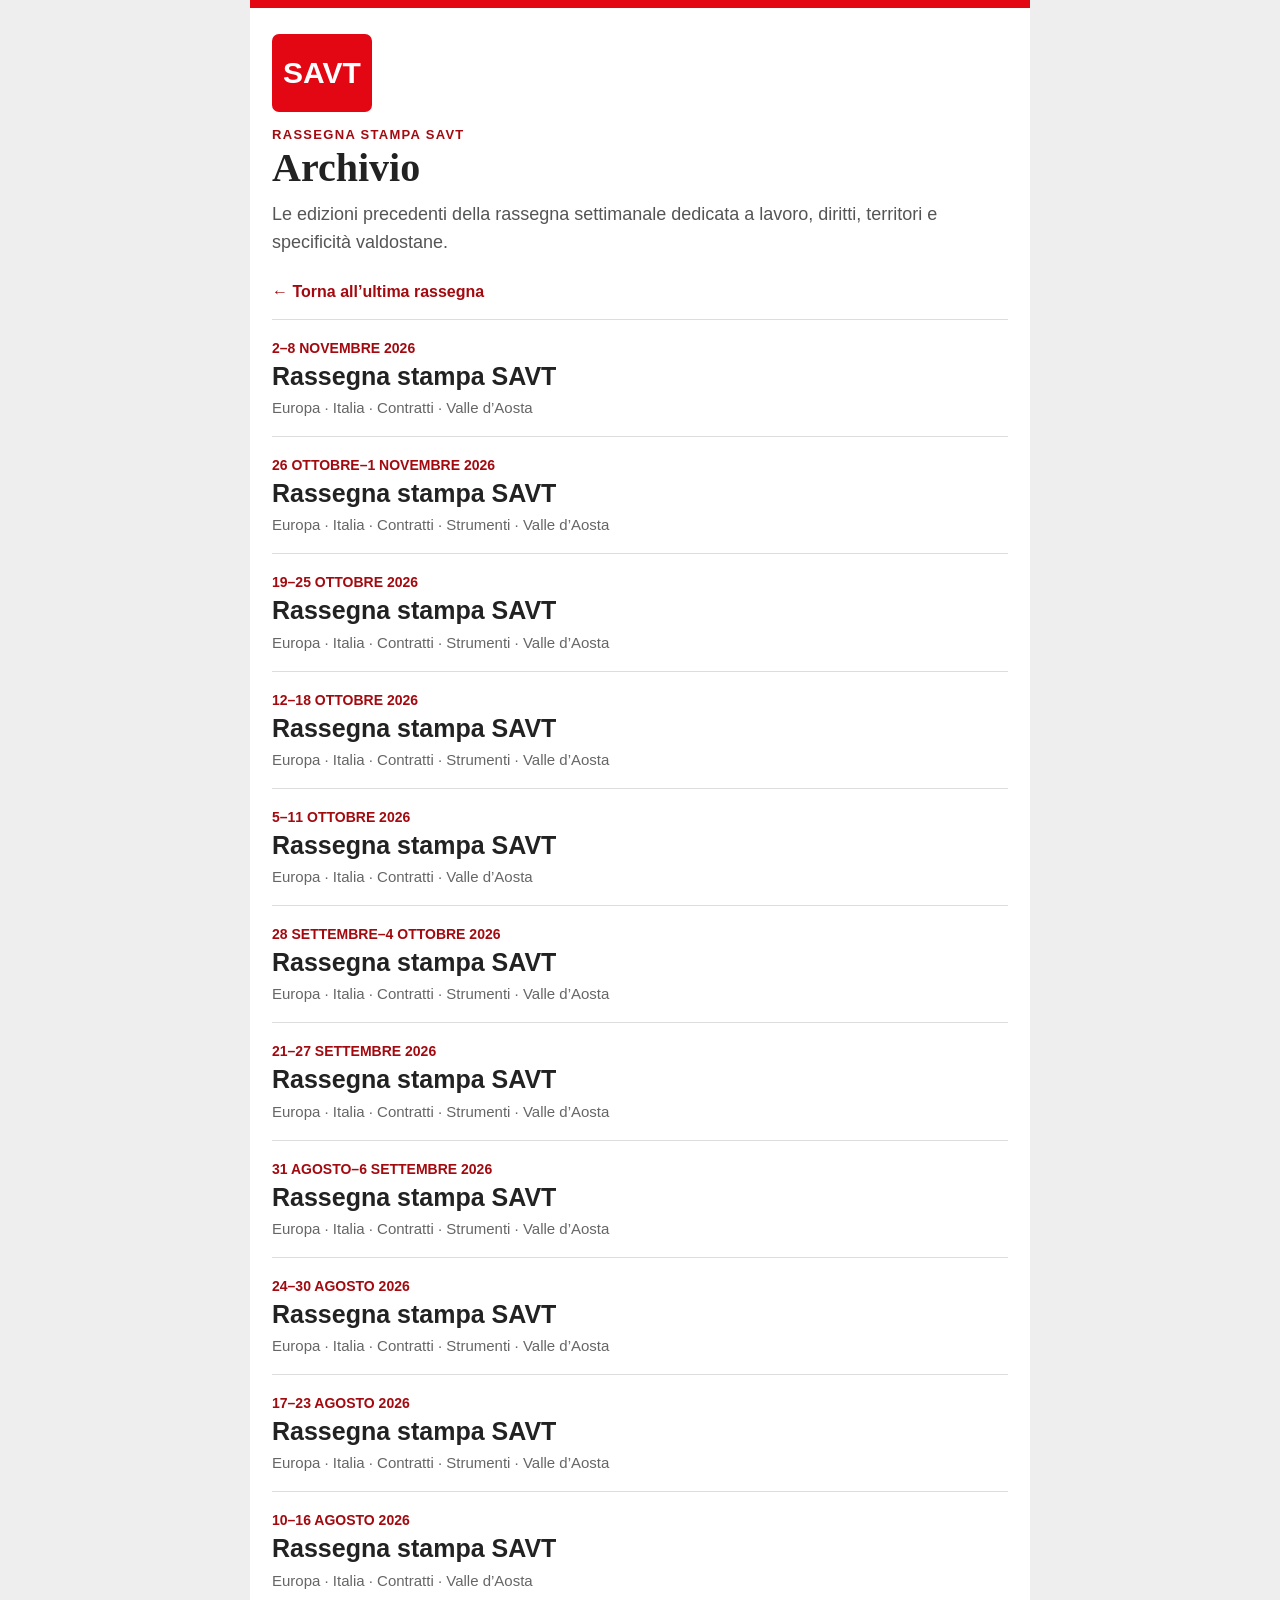
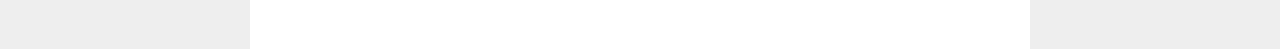
==== commit 51db145d: "Pubblica l’edizione SAVT del 2–8 novembre 2026 Completa la selezione, il monitoraggio dei contratti " ====
--- a/archivio/index.html
+++ b/archivio/index.html
@@ -1,4 +1,5 @@
-<!doctype html><html lang="it"><head><meta charset="utf-8"><meta name="viewport" content="width=device-width,initial-scale=1"><meta name="robots" content="noindex,nofollow"><title>Archivio rassegna stampa SAVT</title><style>:root{--r:#e30613;--rd:#a30a10}*{box-sizing:border-box}body{margin:0;background:#eee;font-family:Arial,sans-serif;color:#222}.wrap{max-width:780px;margin:auto;background:#fff;min-height:100vh;border-top:8px solid var(--r)}header{padding:26px 22px}.logo{width:100px;height:78px;background:var(--r);color:#fff;display:flex;align-items:center;justify-content:center;font-size:30px;font-weight:900;border-radius:7px}.k{margin-top:15px;font-size:13px;font-weight:900;color:var(--rd);letter-spacing:.1em}h1{font:700 40px/1.05 Georgia,serif;margin:5px 0 12px}.intro{font-size:18px;line-height:1.55;color:#555}.nav{padding:0 22px 18px}.nav a{color:var(--rd);font-weight:900;text-decoration:none}.list{padding:0 22px 40px}.item{display:block;text-decoration:none;color:#222;border-top:1px solid #ddd;padding:20px 0}.date{font-size:14px;font-weight:900;color:var(--rd)}.title{font-size:25px;line-height:1.25;font-weight:900;margin-top:5px}.item span{display:block;color:#666;font-size:15px;margin-top:7px}@media(max-width:600px){header{padding:24px 16px}.logo{width:95px;height:78px;font-size:30px}.k{font-size:17px}h1{font-size:46px}.intro{font-size:22px;line-height:1.6}.nav,.list{padding-left:16px;padding-right:16px}.nav a{font-size:20px}.date{font-size:18px}.title{font-size:40px;line-height:1.18}.item span{font-size:20px;line-height:1.45}.item{padding:25px 0}}</style></head><body><div class="wrap"><header><div class="logo">SAVT</div><div class="k">RASSEGNA STAMPA SAVT</div><h1>Archivio</h1><div class="intro">Le edizioni precedenti della rassegna settimanale dedicata a lavoro, diritti, territori e specificità valdostane.</div></header><div class="nav"><a href="../">← Torna all’ultima rassegna</a></div><div class="list"><a class="item" href="2026-10-26-11-01/"><div class="date">26 OTTOBRE–1 NOVEMBRE 2026</div><div class="title">Rassegna stampa SAVT</div><span>Europa · Italia · Contratti · Strumenti · Valle d’Aosta</span></a>
+<!doctype html><html lang="it"><head><meta charset="utf-8"><meta name="viewport" content="width=device-width,initial-scale=1"><meta name="robots" content="noindex,nofollow"><title>Archivio rassegna stampa SAVT</title><style>:root{--r:#e30613;--rd:#a30a10}*{box-sizing:border-box}body{margin:0;background:#eee;font-family:Arial,sans-serif;color:#222}.wrap{max-width:780px;margin:auto;background:#fff;min-height:100vh;border-top:8px solid var(--r)}header{padding:26px 22px}.logo{width:100px;height:78px;background:var(--r);color:#fff;display:flex;align-items:center;justify-content:center;font-size:30px;font-weight:900;border-radius:7px}.k{margin-top:15px;font-size:13px;font-weight:900;color:var(--rd);letter-spacing:.1em}h1{font:700 40px/1.05 Georgia,serif;margin:5px 0 12px}.intro{font-size:18px;line-height:1.55;color:#555}.nav{padding:0 22px 18px}.nav a{color:var(--rd);font-weight:900;text-decoration:none}.list{padding:0 22px 40px}.item{display:block;text-decoration:none;color:#222;border-top:1px solid #ddd;padding:20px 0}.date{font-size:14px;font-weight:900;color:var(--rd)}.title{font-size:25px;line-height:1.25;font-weight:900;margin-top:5px}.item span{display:block;color:#666;font-size:15px;margin-top:7px}@media(max-width:600px){header{padding:24px 16px}.logo{width:95px;height:78px;font-size:30px}.k{font-size:17px}h1{font-size:46px}.intro{font-size:22px;line-height:1.6}.nav,.list{padding-left:16px;padding-right:16px}.nav a{font-size:20px}.date{font-size:18px}.title{font-size:40px;line-height:1.18}.item span{font-size:20px;line-height:1.45}.item{padding:25px 0}}</style></head><body><div class="wrap"><header><div class="logo">SAVT</div><div class="k">RASSEGNA STAMPA SAVT</div><h1>Archivio</h1><div class="intro">Le edizioni precedenti della rassegna settimanale dedicata a lavoro, diritti, territori e specificità valdostane.</div></header><div class="nav"><a href="../">← Torna all’ultima rassegna</a></div><div class="list"><a class="item" href="2026-11-02-08/"><div class="date">2–8 NOVEMBRE 2026</div><div class="title">Rassegna stampa SAVT</div><span>Europa · Italia · Contratti · Valle d’Aosta</span></a>
+<a class="item" href="2026-10-26-11-01/"><div class="date">26 OTTOBRE–1 NOVEMBRE 2026</div><div class="title">Rassegna stampa SAVT</div><span>Europa · Italia · Contratti · Strumenti · Valle d’Aosta</span></a>
 <a class="item" href="2026-10-19-25/"><div class="date">19–25 OTTOBRE 2026</div><div class="title">Rassegna stampa SAVT</div><span>Europa · Italia · Contratti · Strumenti · Valle d’Aosta</span></a>
 <a class="item" href="2026-10-12-18/"><div class="date">12–18 OTTOBRE 2026</div><div class="title">Rassegna stampa SAVT</div><span>Europa · Italia · Contratti · Strumenti · Valle d’Aosta</span></a>
 <a class="item" href="2026-10-05-11/"><div class="date">5–11 OTTOBRE 2026</div><div class="title">Rassegna stampa SAVT</div><span>Europa · Italia · Contratti · Valle d’Aosta</span></a>
